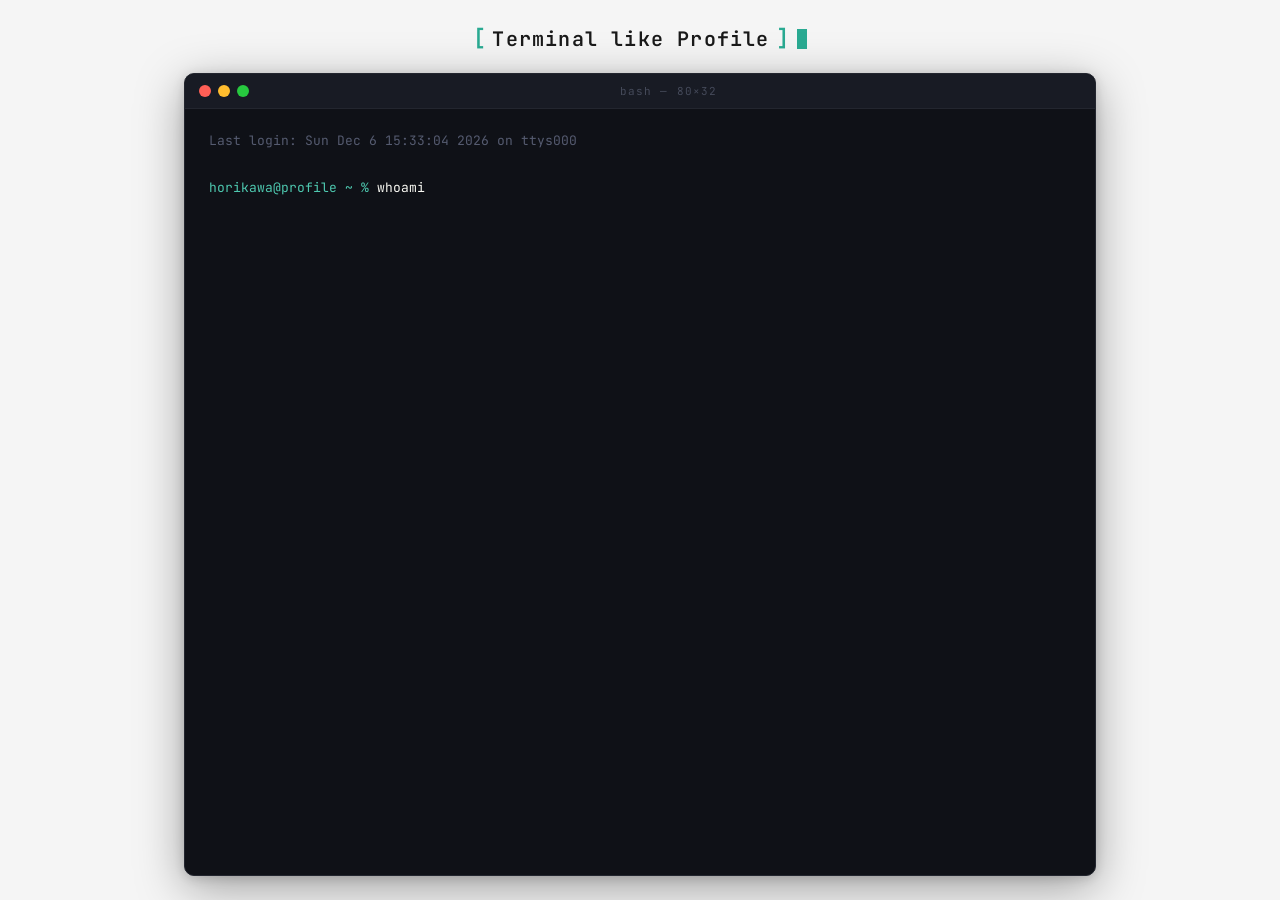
==== public/index.html @ 8be75019 "fix: サイトを public/ に移し Cloudflare Pages の出力先にする テンプレート由来の .claude/skills・.claude/rules が gitignore され" ====
<!DOCTYPE html>
<html lang="ja">
  <head>
    <meta charset="UTF-8" />
    <meta name="viewport" content="width=device-width, initial-scale=1.0" />
    <meta name="description" content="ターミナル風UIで構成されたプロフィールページです。" />
    <title>Terminal Profile</title>
    <link rel="icon" href="icon.svg" />
    <link rel="stylesheet" href="style.css" />
  </head>
  <body>
    <div class="tp-page">
      <!-- ロゴヘッダー -->
      <header class="tp-header">
        <span class="tp-logo-bracket">[</span>
        <span class="tp-logo-text">Terminal like Profile</span>
        <span class="tp-logo-bracket">]</span>
        <span class="tp-logo-cursor"></span>
      </header>

      <!-- ターミナルUI骨格 -->
      <div class="tp-block">
        <div class="tp-win">
          <div class="tp-bar">
            <span class="tp-dot tp-dot-r"></span>
            <span class="tp-dot tp-dot-y"></span>
            <span class="tp-dot tp-dot-g"></span>
            <span class="tp-bartitle">bash — 80×32</span>
          </div>
          <div class="tp-scroll-area" id="tp-scroll-area">
            <div class="tp-screen" id="tp-screen"></div>
            <div class="tp-typing-row" id="tp-typing-row" style="display: none">
              <span class="tp-typing-prompt" id="tp-typing-prompt"></span>
              <span class="tp-typing-text" id="tp-typing-text"></span>
              <span class="tp-cursor"></span>
            </div>
            <div class="tp-input-row" id="tp-input-row" style="display: none">
              <span class="tp-prompt-label" id="tp-prompt-label"></span>
              <div class="tp-input-wrap">
                <div
                  class="tp-input"
                  id="tp-input"
                  contenteditable="true"
                  autocorrect="off"
                  autocapitalize="off"
                  spellcheck="false"
                  role="presentation"
                ></div>
                <span class="tp-cursor"></span>
              </div>
            </div>
          </div>
        </div>
      </div><!-- /.tp-block -->
    </div><!-- /.tp-page -->

    <!-- ゲームオーバーレイ -->
    <div class="tp-overlay tp-game-overlay" id="tp-game-overlay">
      <button class="tp-game-exit" id="tp-game-exit">[ EXIT ]</button>
    </div>

    <!-- exitオーバーレイ -->
    <div class="tp-overlay tp-exit-overlay" id="tp-exit-overlay">
      <button class="tp-terminal-icon" id="tp-terminal-icon" title="Terminal">
        <span class="tp-terminal-icon-prompt">&gt;_</span>
      </button>
    </div>

    <!-- スクリプト読み込み順序: profile → commands → game → terminal -->
    <script src="profile.js"></script>
    <script src="commands.js"></script>
    <script src="game.js"></script>
    <script src="terminal.js"></script>
  </body>
</html>
---- public/style.css ----
@import url("https://fonts.googleapis.com/css2?family=JetBrains+Mono:wght@300;400;600&display=swap");

/* ── ページ全体 ── */
*,
*::before,
*::after {
  box-sizing: border-box;
  margin: 0;
  padding: 0;
}
body {
  background: #f5f5f5;
  height: 100vh;
  height: 100dvh;
  overflow: hidden;
  font-family: "JetBrains Mono", "Courier New", monospace;
}
.tp-page {
  max-width: 960px;
  margin: 0 auto;
  padding: 0 24px 24px;
  height: 100vh;
  height: 100dvh;
  display: flex;
  flex-direction: column;
}

/* ── ロゴヘッダー ── */
.tp-header {
  display: flex;
  align-items: center;
  justify-content: center;
  gap: 6px;
  padding-top: 24px;
  margin-bottom: 20px;
  user-select: none;
}
.tp-logo-bracket {
  color: #2aaa92;
  font-size: 22px;
  font-weight: 600;
}
.tp-logo-text {
  color: #1a1a1a;
  font-size: 20px;
  font-weight: 600;
  letter-spacing: 0.06em;
}
.tp-logo-cursor {
  display: inline-block;
  width: 10px;
  height: 20px;
  background: #2aaa92;
  margin-left: 2px;
  vertical-align: text-bottom;
  animation: tp-blink 1.1s step-end infinite;
}

/* ── ターミナルブロック ── */
.tp-block * {
  box-sizing: border-box;
  margin: 0;
  padding: 0;
}
.tp-block {
  font-family: "JetBrains Mono", "Courier New", monospace;
  flex: 1;
  min-height: 0;
  display: flex;
  flex-direction: column;
}
.tp-block .tp-win {
  background: #0f1117;
  border-radius: 10px;
  overflow: hidden;
  border: 1px solid #23262f;
  box-shadow: 0 12px 48px rgba(0, 0, 0, 0.35), 0 2px 12px rgba(0, 0, 0, 0.15);
  width: 100%;
  flex: 1;
  min-height: 0;
  display: flex;
  flex-direction: column;
}
.tp-block .tp-bar {
  background: #181b24;
  padding: 10px 14px;
  display: flex;
  align-items: center;
  gap: 7px;
  border-bottom: 1px solid #23262f;
  user-select: none;
}
.tp-block .tp-dot {
  width: 12px;
  height: 12px;
  border-radius: 50%;
  flex-shrink: 0;
}
.tp-block .tp-dot-r {
  background: #ff5f56;
}
.tp-block .tp-dot-y {
  background: #ffbd2e;
}
.tp-block .tp-dot-g {
  background: #27c93f;
}
.tp-block .tp-bartitle {
  flex: 1;
  text-align: center;
  font-size: 11px;
  color: #454a5a;
  letter-spacing: 0.1em;
}
.tp-block .tp-scroll-area {
  flex: 1;
  overflow-y: auto;
  overflow-x: hidden;
  scrollbar-width: thin;
  scrollbar-color: #3a3f50 transparent;
}
.tp-block .tp-scroll-area::-webkit-scrollbar {
  width: 6px;
}
.tp-block .tp-scroll-area::-webkit-scrollbar-track {
  background: transparent;
}
.tp-block .tp-scroll-area::-webkit-scrollbar-thumb {
  background: #3a3f50;
  border-radius: 3px;
}
.tp-block .tp-scroll-area::-webkit-scrollbar-thumb:hover {
  background: #4ec9b0;
}
.tp-block .tp-screen {
  padding: 20px 24px 4px;
  font-size: 13px;
  line-height: 1.8;
  color: #b8bcc8;
  white-space: pre-wrap;
  word-break: break-all;
}
.tp-block .tp-typing-row,
.tp-block .tp-input-row {
  display: flex;
  align-items: center;
  padding: 0 24px 20px;
}
.tp-block .tp-typing-prompt,
.tp-block .tp-prompt-label {
  color: #4ec9b0;
  font-size: 13px;
  font-family: "JetBrains Mono", "Courier New", monospace;
  white-space: pre;
  flex-shrink: 0;
}
.tp-block .tp-typing-text {
  color: #f8f8f2;
  font-size: 13px;
  font-family: "JetBrains Mono", "Courier New", monospace;
}
.tp-block .tp-cursor {
  display: inline-block;
  width: 7px;
  height: 14px;
  background: #4ec9b0;
  vertical-align: text-bottom;
  animation: tp-blink 1.1s step-end infinite;
}
.tp-block .tp-input-wrap {
  flex: 1;
  display: flex;
  align-items: center;
}
.tp-block .tp-input {
  background: transparent;
  border: none;
  min-width: 2px;
  outline: none;
  color: #f8f8f2;
  font-size: 13px;
  font-family: "JetBrains Mono", "Courier New", monospace;
  caret-color: transparent;
  line-height: 1.8;
}
@keyframes tp-blink {
  0%,
  100% {
    opacity: 1;
  }
  50% {
    opacity: 0;
  }
}
/* テキストカラー */
.tp-block .tp-p  { color: #4ec9b0; } /* プロンプト   */
.tp-block .tp-cm { color: #f8f8f2; } /* コマンド     */
.tp-block .tp-d  { color: #555b70; } /* 薄い・補足   */
.tp-block .tp-k  { color: #c0a060; } /* キー・ラベル */
.tp-block .tp-s  { color: #7dbb6e; } /* 文字列・OK   */
.tp-block .tp-n  { color: #ce9178; } /* 数値         */
.tp-block .tp-h  { color: #569cd6; } /* ハイライト   */
.tp-block .tp-w  { color: #e06c75; } /* 警告         */
.tp-block .tp-hl { color: #dcdcaa; } /* 強調         */
.tp-block .tp-err { color: #e06c75; } /* エラー       */
.tp-block .tp-skill-row {
  display: flex;
  align-items: baseline;
  gap: 0;
  padding-left: 2ch;
}
.tp-block .tp-skill-name {
  width: 13em;
  flex-shrink: 0;
  color: #c0a060;
}
.tp-block .tp-skill-bar {
  color: #7dbb6e;
}
.tp-block .tp-skill-lv {
  color: #ce9178;
}

/* オーバーレイ共通 */
.tp-overlay {
  display: none;
  position: fixed;
  inset: 0;
  align-items: center;
  justify-content: center;
}
.tp-overlay.active {
  display: flex;
}

/* exitオーバーレイ */
.tp-exit-overlay {
  background: #dfe0e4;
  z-index: 9998;
}
.tp-terminal-icon {
  width: 128px;
  height: 128px;
  border-radius: 28px;
  background: linear-gradient(160deg, #2a2a2a 0%, #000 100%);
  border: none;
  cursor: pointer;
  display: flex;
  align-items: center;
  justify-content: center;
  box-shadow:
    0 24px 64px rgba(0, 0, 0, 0.32),
    0 6px 18px rgba(0, 0, 0, 0.22),
    inset 0 1px 0 rgba(255, 255, 255, 0.07);
  transition: transform 0.15s ease, box-shadow 0.15s ease;
  animation: tp-icon-drop 0.35s cubic-bezier(0.34, 1.56, 0.64, 1);
}
.tp-terminal-icon:hover {
  transform: scale(1.08);
  box-shadow:
    0 32px 72px rgba(0, 0, 0, 0.38),
    0 8px 24px rgba(0, 0, 0, 0.28),
    inset 0 1px 0 rgba(255, 255, 255, 0.07);
}
.tp-terminal-icon:active {
  transform: scale(0.95);
}
.tp-terminal-icon-prompt {
  color: #f0f0f0;
  font-family: "JetBrains Mono", "Courier New", monospace;
  font-size: 38px;
  font-weight: 600;
  letter-spacing: -0.02em;
  user-select: none;
}
@keyframes tp-icon-drop {
  from { transform: scale(0.6); opacity: 0; }
  to   { transform: scale(1);   opacity: 1; }
}

/* ゲームオーバーレイ */
.tp-game-overlay {
  background: #000;
  z-index: 9999;
  flex-direction: column;
}
.tp-game-exit {
  position: absolute;
  top: 16px;
  right: 20px;
  background: transparent;
  border: 1px solid #3a3f50;
  color: #b8bcc8;
  font-family: "JetBrains Mono", "Courier New", monospace;
  font-size: 12px;
  padding: 4px 12px;
  cursor: pointer;
  border-radius: 4px;
  letter-spacing: 0.1em;
}
.tp-game-exit:hover {
  border-color: #4ec9b0;
  color: #4ec9b0;
}

/* ── モバイル対応 ── */
@media (max-width: 600px) {
  .tp-page {
    padding: 0 10px 10px;
  }

  .tp-header {
    padding-top: 12px;
    margin-bottom: 10px;
    gap: 4px;
  }
  .tp-logo-bracket {
    font-size: 15px;
  }
  .tp-logo-text {
    font-size: 13px;
  }
  .tp-logo-cursor {
    width: 8px;
    height: 14px;
  }

  .tp-block .tp-win {
    border-radius: 8px;
  }
  .tp-block .tp-bar {
    padding: 8px 10px;
  }
  .tp-block .tp-screen {
    padding: 12px 10px 4px;
    font-size: 11px;
  }
  .tp-block .tp-typing-row,
  .tp-block .tp-input-row {
    padding: 0 10px 12px;
  }
  .tp-block .tp-typing-prompt,
  .tp-block .tp-prompt-label,
  .tp-block .tp-typing-text {
    font-size: 11px;
  }
  /* iOS Safari の自動ズーム防止: font-size >= 16px が必要 */
  .tp-block .tp-input {
    font-size: 16px;
  }
  .tp-block .tp-cursor {
    width: 6px;
    height: 12px;
  }
}
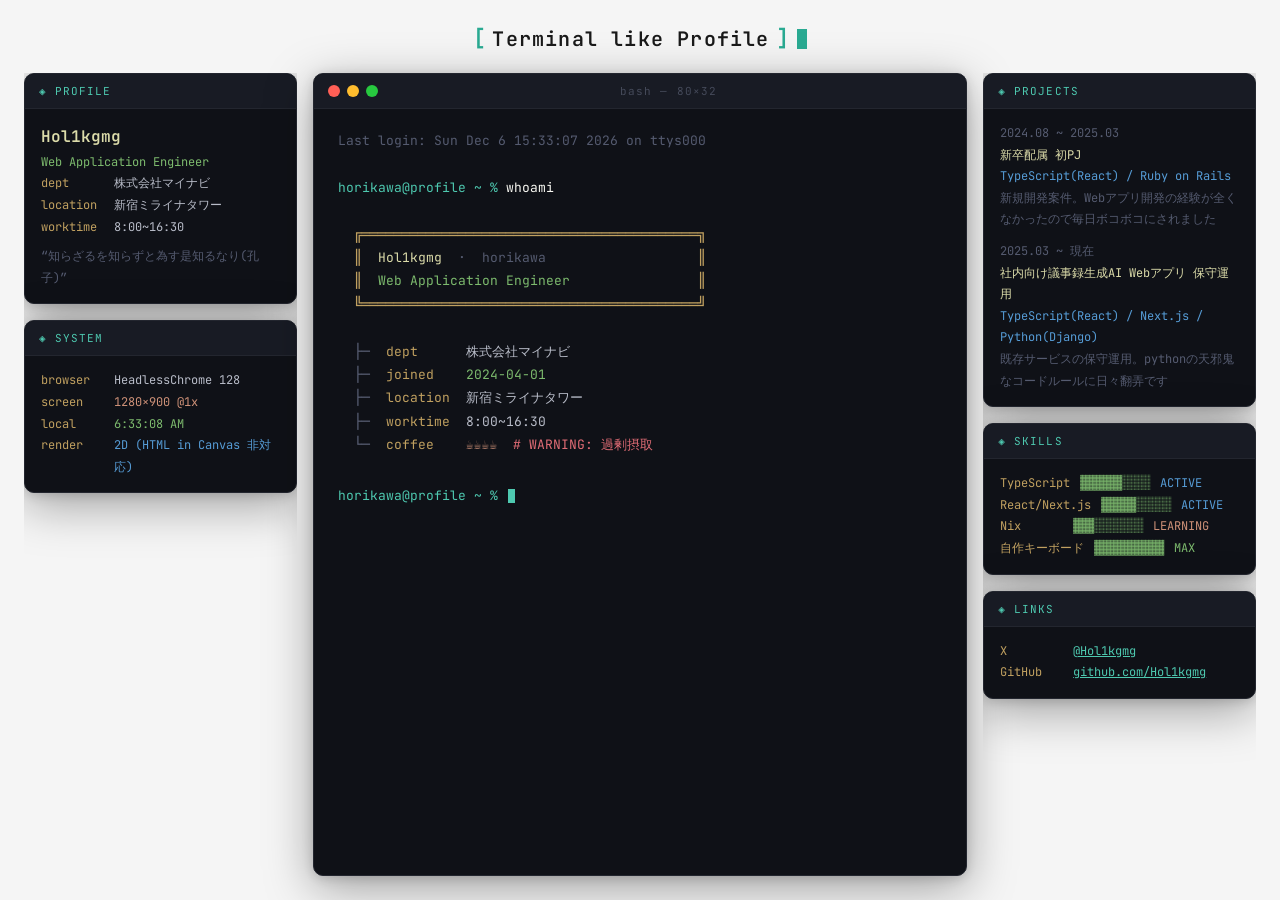
==== commit 8484fa00: "feat: HTML in Canvas と WebGL で3Dコックピット型のマルチウィンドウUIにする 中央のターミナルと Profile / System / Projects / Skills" ====
--- a/public/index.html
+++ b/public/index.html
@@ -18,9 +18,20 @@
         <span class="tp-logo-cursor"></span>
       </header>
 
-      <!-- ターミナルUI骨格 -->
-      <div class="tp-block">
-        <div class="tp-win">
+      <!-- コックピット: 2D では3カラム、3D では cockpit.js がパネルを canvas に移す -->
+      <div class="tp-block" id="tp-cockpit">
+        <div class="tp-col tp-col-left">
+          <section class="tp-win tp-panel" id="tp-panel-profile" tabindex="0" aria-labelledby="tp-t-profile">
+            <div class="tp-bar"><span class="tp-bartitle" id="tp-t-profile">◈ PROFILE</span></div>
+            <div class="tp-info" id="tp-info-profile"></div>
+          </section>
+          <section class="tp-win tp-panel" id="tp-panel-system" tabindex="0" aria-labelledby="tp-t-system">
+            <div class="tp-bar"><span class="tp-bartitle" id="tp-t-system">◈ SYSTEM</span></div>
+            <div class="tp-info" id="tp-info-system"></div>
+          </section>
+        </div>
+        <div class="tp-col tp-col-main">
+        <div class="tp-win tp-panel tp-panel-main" id="tp-panel-main">
           <div class="tp-bar">
             <span class="tp-dot tp-dot-r"></span>
             <span class="tp-dot tp-dot-y"></span>
@@ -51,6 +62,22 @@
             </div>
           </div>
         </div>
+        </div><!-- /.tp-col-main -->
+        <div class="tp-col tp-col-right">
+          <section class="tp-win tp-panel" id="tp-panel-projects" tabindex="0" aria-labelledby="tp-t-projects">
+            <div class="tp-bar"><span class="tp-bartitle" id="tp-t-projects">◈ PROJECTS</span></div>
+            <div class="tp-info" id="tp-info-projects"></div>
+          </section>
+          <section class="tp-win tp-panel" id="tp-panel-skills" tabindex="0" aria-labelledby="tp-t-skills">
+            <div class="tp-bar"><span class="tp-bartitle" id="tp-t-skills">◈ SKILLS</span></div>
+            <div class="tp-info" id="tp-info-skills"></div>
+          </section>
+          <section class="tp-win tp-panel" id="tp-panel-links" tabindex="0" aria-labelledby="tp-t-links">
+            <div class="tp-bar"><span class="tp-bartitle" id="tp-t-links">◈ LINKS</span></div>
+            <div class="tp-info" id="tp-info-links"></div>
+          </section>
+        </div>
+        <canvas class="tp-canvas" id="tp-canvas"></canvas>
       </div><!-- /.tp-block -->
     </div><!-- /.tp-page -->
 
@@ -66,10 +93,11 @@
       </button>
     </div>
 
-    <!-- スクリプト読み込み順序: profile → commands → game → terminal -->
+    <!-- スクリプト読み込み順序: profile → commands → game → terminal → cockpit -->
     <script src="profile.js"></script>
     <script src="commands.js"></script>
     <script src="game.js"></script>
     <script src="terminal.js"></script>
+    <script src="cockpit.js"></script>
   </body>
 </html>
--- a/public/style.css
+++ b/public/style.css
@@ -16,7 +16,7 @@
   font-family: "JetBrains Mono", "Courier New", monospace;
 }
 .tp-page {
-  max-width: 960px;
+  max-width: 1440px;
   margin: 0 auto;
   padding: 0 24px 24px;
   height: 100vh;
@@ -221,6 +221,129 @@
   color: #ce9178;
 }
 
+/* ── コックピット（2D: 3カラム） ── */
+.tp-block {
+  display: grid;
+  grid-template-columns: minmax(220px, 1fr) minmax(0, 2.4fr) minmax(220px, 1fr);
+  grid-template-rows: minmax(0, 1fr);
+  gap: 16px;
+}
+.tp-col {
+  display: flex;
+  flex-direction: column;
+  gap: 16px;
+  min-height: 0;
+}
+.tp-col-left,
+.tp-col-right {
+  overflow-y: auto;
+}
+.tp-block .tp-panel:not(.tp-panel-main) {
+  flex: 0 0 auto;
+}
+.tp-block .tp-panel:not(.tp-panel-main) .tp-bartitle {
+  color: #4ec9b0;
+  text-align: left;
+}
+.tp-block .tp-panel:focus-visible {
+  outline: 2px solid #4ec9b0;
+  outline-offset: 2px;
+}
+.tp-block .tp-info {
+  flex: 1;
+  min-height: 0;
+  overflow-y: auto;
+  padding: 14px 16px;
+  font-size: 12px;
+  line-height: 1.8;
+  color: #b8bcc8;
+  overflow-wrap: anywhere;
+  scrollbar-width: thin;
+  scrollbar-color: #3a3f50 transparent;
+}
+.tp-block .tp-kv {
+  display: flex;
+  gap: 10px;
+}
+.tp-block .tp-kv > :first-child {
+  flex: none;
+  min-width: 9ch;
+}
+.tp-block .tp-info-title {
+  font-size: 16px;
+  font-weight: 600;
+}
+.tp-block .tp-info-quote {
+  margin-top: 8px;
+}
+.tp-block .tp-info-item + .tp-info-item {
+  margin-top: 10px;
+}
+.tp-block .tp-link {
+  color: #4ec9b0;
+}
+.tp-canvas {
+  display: none;
+}
+
+/* ── コックピット（3D: cockpit.js がパネルを canvas に移す） ── */
+body:has(.tp-3d) {
+  background: #020814;
+}
+body:has(.tp-3d) .tp-logo-text {
+  color: #e6f6ff;
+}
+.tp-page:has(.tp-3d) {
+  max-width: none;
+}
+.tp-block.tp-3d {
+  display: block;
+}
+.tp-3d .tp-col {
+  display: none;
+}
+.tp-3d .tp-canvas {
+  display: block;
+  width: 100%;
+  height: 100%;
+}
+/* canvas 内のパネルは固定サイズ。位置は WebGL 側で決める */
+.tp-3d .tp-panel {
+  width: 360px;
+  height: 220px;
+}
+.tp-3d #tp-panel-main {
+  width: 720px;
+  height: 480px;
+}
+.tp-3d #tp-panel-system { height: 180px; }
+.tp-3d #tp-panel-projects { height: 260px; }
+.tp-3d #tp-panel-skills { height: 170px; }
+.tp-3d #tp-panel-links { height: 120px; }
+
+/* ── 中画面以下: 縦積み（ターミナルが先頭） ── */
+@media (max-width: 999px) {
+  body {
+    overflow: auto;
+  }
+  .tp-page {
+    height: auto;
+    min-height: 100dvh;
+  }
+  .tp-block {
+    display: flex;
+    flex-direction: column;
+  }
+  .tp-col-main {
+    order: -1;
+    height: 75dvh;
+  }
+  .tp-col-left,
+  .tp-col-right {
+    overflow: visible;
+  }
+}
+
 /* オーバーレイ共通 */
 .tp-overlay {
   display: none;
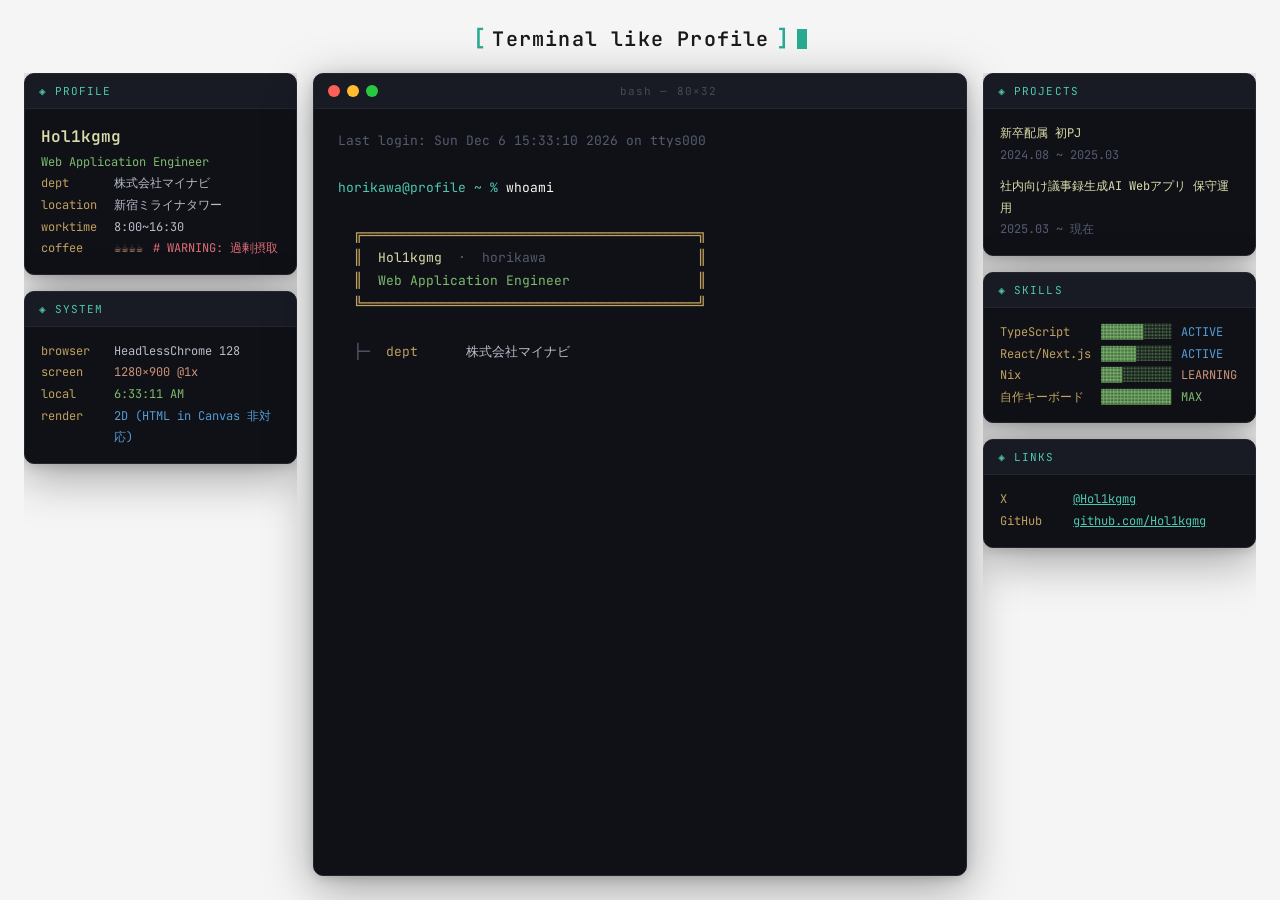
==== commit 38b97a3e: "fix: リロード直後に白い背景と 2D の配置が一瞬見えるのを防ぐ cockpit.js が 3D に切り替える前に最初の描画が走り、明るい背景と空のパネルが見えていた。 head で 3D になり" ====
--- a/public/index.html
+++ b/public/index.html
@@ -7,6 +7,19 @@
     <title>Terminal Profile</title>
     <link rel="icon" href="icon.svg" />
     <link rel="stylesheet" href="style.css" />
+    <script>
+      // 3D になりそうなら、cockpit.js が切り替えるまで暗い背景だけを出し、2D の配置を見せない
+      if (
+        "updateElementGeometry" in HTMLCanvasElement.prototype &&
+        matchMedia("(min-width: 1000px) and (min-height: 600px)").matches &&
+        !matchMedia("(prefers-reduced-motion: reduce)").matches
+      )
+        document.documentElement.classList.add("tp-boot");
+      // スクリプトが途中で失敗しても、隠したままにしない
+      addEventListener("error", function () {
+        document.documentElement.classList.remove("tp-boot");
+      });
+    </script>
   </head>
   <body>
     <div class="tp-page">
--- a/public/style.css
+++ b/public/style.css
@@ -269,13 +269,13 @@
   flex: none;
   min-width: 9ch;
 }
+.tp-block #tp-info-skills .tp-kv > :first-child {
+  min-width: 13ch;
+}
 .tp-block .tp-info-title {
   font-size: 16px;
   font-weight: 600;
 }
-.tp-block .tp-info-quote {
-  margin-top: 8px;
-}
 .tp-block .tp-info-item + .tp-info-item {
   margin-top: 10px;
 }
@@ -287,8 +287,13 @@
 }
 
 /* ── コックピット（3D: cockpit.js がパネルを canvas に移す） ── */
-body:has(.tp-3d) {
+body:has(.tp-3d),
+.tp-boot body {
   background: #020814;
+}
+/* index.html の判定で 3D になりそうなとき、cockpit.js が切り替えるまで隠す */
+.tp-boot .tp-page {
+  visibility: hidden;
 }
 body:has(.tp-3d) .tp-logo-text {
   color: #e6f6ff;
@@ -317,8 +322,8 @@
   height: 480px;
 }
 .tp-3d #tp-panel-system { height: 180px; }
-.tp-3d #tp-panel-projects { height: 260px; }
-.tp-3d #tp-panel-skills { height: 170px; }
+.tp-3d #tp-panel-projects { height: 270px; }
+.tp-3d #tp-panel-skills { height: 190px; }
 .tp-3d #tp-panel-links { height: 120px; }
 
 /* ── 中画面以下: 縦積み（ターミナルが先頭） ── */
@@ -343,6 +348,30 @@
     overflow: visible;
   }
 }
+
+/* ── リンクのツールチップ（cockpit.js） ── */
+.tp-tip {
+  display: none;
+  position: fixed;
+  z-index: 100;
+  max-width: 320px;
+  padding: 8px 12px;
+  background: #0f1117;
+  border: 1px solid #4ec9b0;
+  border-radius: 6px;
+  box-shadow: 0 0 14px rgba(78, 201, 176, 0.35), 0 6px 20px rgba(0, 0, 0, 0.5);
+  font-family: "JetBrains Mono", "Courier New", monospace;
+  font-size: 12px;
+  line-height: 1.7;
+  pointer-events: none;
+  overflow-wrap: anywhere;
+}
+.tp-tip.active {
+  display: block;
+}
+.tp-tip-text { color: #b8bcc8; }
+.tp-tip-num  { color: #ce9178; }
+.tp-tip-url  { color: #4ec9b0; }
 
 /* オーバーレイ共通 */
 .tp-overlay {
